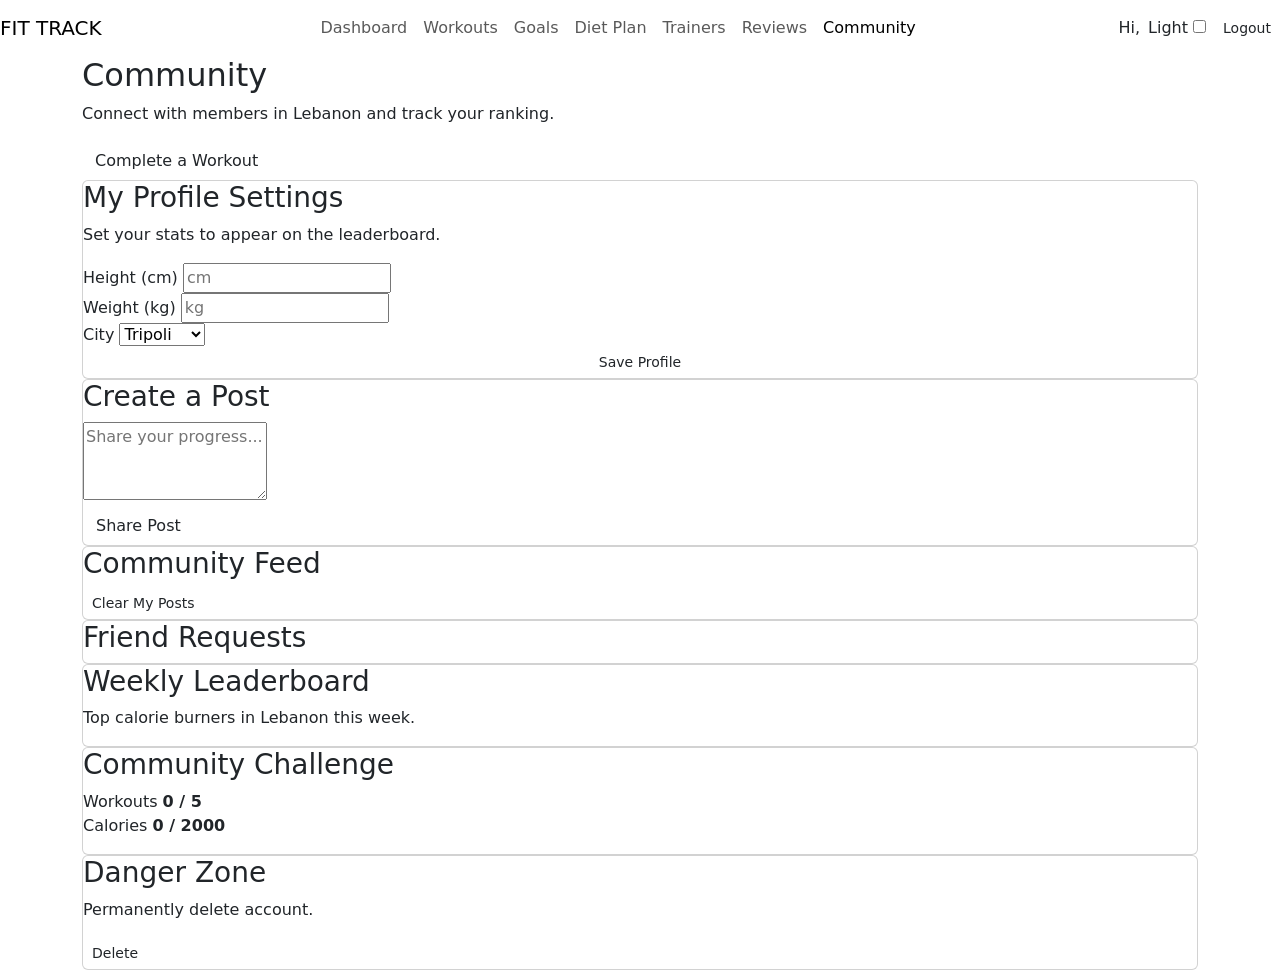
==== community.html @ 4420e1c7 "Add files via upload" ====
<!DOCTYPE html>
<html lang="en">
 <head>
  <meta charset="utf-8"/>
  <meta content="width=device-width, initial-scale=1.0" name="viewport"/>
  <title>
   FitTrack - Community
  </title>
  <link href="https://cdn.jsdelivr.net/npm/bootstrap@5.3.3/dist/css/bootstrap.min.css" rel="stylesheet"/>
  <link href="css/style.css" rel="stylesheet"/>
 </head>
 <body class="dark">
  <nav class="navbar navbar-expand-lg app-navbar">
   <a class="logo navbar-brand" href="dashboard.html">
    FIT
    <span>
     TRACK
    </span>
   </a>
   <button aria-controls="fitNav" aria-expanded="false" aria-label="Toggle navigation" class="navbar-toggler app-toggler" data-bs-target="#fitNav" data-bs-toggle="collapse" type="button">
    <span class="navbar-toggler-icon">
    </span>
   </button>
   <div class="collapse navbar-collapse" id="fitNav">
    <ul class="navbar-nav nav-links mx-auto mb-2 mb-lg-0">
     <li class="nav-item">
      <a class="nav-link" href="dashboard.html">
       Dashboard
      </a>
     </li>
     <li class="nav-item">
      <a class="nav-link" href="workouts.html">
       Workouts
      </a>
     </li>
     <li class="nav-item">
      <a class="nav-link" href="goals.html">
       Goals
      </a>
     </li>
     <li class="nav-item">
      <a class="nav-link" href="diet.html">
       Diet Plan
      </a>
     </li>
     <li class="nav-item">
      <a class="nav-link" href="trainers.html">
       Trainers
      </a>
     </li>
     <li class="nav-item">
      <a class="nav-link" href="reviews.html">
       Reviews
      </a>
     </li>
     <li class="nav-item">
      <a class="nav-link active" href="community.html">
       Community
      </a>
     </li>
    </ul>
    <div class="nav-right d-flex align-items-center gap-2 flex-wrap">
     <span class="nav-user d-none d-xl-inline">
      Hi,
      <strong id="navName">
      </strong>
     </span>
     <div class="toggle-wrap">
      <label>
       Light
      </label>
      <label class="switch">
       <input class="theme-checkbox" type="checkbox"/>
       <span class="slider">
       </span>
      </label>
     </div>
     <button class="btn btn-outline btn-sm" id="logoutBtn">
      Logout
     </button>
    </div>
   </div>
  </nav>
  <div class="container">
   <div class="community-hero">
    <div>
     <h2>
      Community
     </h2>
     <p>
      Connect with members in Lebanon and track your ranking.
     </p>
    </div>
    <a class="btn btn-red" href="workouts.html">
     Complete a Workout
    </a>
   </div>
   <div class="community-grid">
    <div>
     <div class="card community-card">
      <h3>
       My Profile Settings
      </h3>
      <p class="muted-text">
       Set your stats to appear on the leaderboard.
      </p>
      <div>
       <div class="form-group">
        <label>
         Height (cm)
        </label>
        <input id="profileHeight" placeholder="cm" type="number"/>
       </div>
       <div class="form-group">
        <label>
         Weight (kg)
        </label>
        <input id="profileWeight" placeholder="kg" type="number"/>
       </div>
       <div class="form-group">
        <label>
         City
        </label>
        <select id="profileCity">
         <option value="Tripoli">
          Tripoli
         </option>
         <option value="Beirut">
          Beirut
         </option>
         <option value="Sidon">
          Sidon
         </option>
         <option value="Zahle">
          Zahle
         </option>
         <option value="Zgharta">
          Zgharta
         </option>
         <option value="Jounieh">
          Jounieh
         </option>
        </select>
       </div>
      </div>
      <button class="btn btn-red btn-sm" onclick="updateProfile()">
       Save Profile
      </button>
     </div>
     <div class="card community-card">
      <h3>
       Create a Post
      </h3>
      <form id="postForm">
       <div class="form-group">
        <textarea id="postText" placeholder="Share your progress..." rows="3"></textarea>
        <div class="error-msg" id="postErr">
        </div>
       </div>
       <button class="btn btn-red" type="submit">
        Share Post
       </button>
      </form>
     </div>
     <div class="card community-card">
      <div>
       <h3>
        Community Feed
       </h3>
       <button class="btn btn-outline btn-sm" id="clearPostsBtn">
        Clear My Posts
       </button>
      </div>
      <div id="feedList">
      </div>
     </div>
    </div>
    <div>
     <div class="card community-card">
      <h3>
       Friend Requests
      </h3>
      <div id="requestList">
      </div>
     </div>
     <div class="card community-card">
      <h3>
       Weekly Leaderboard
      </h3>
      <p class="muted-text">
       Top calorie burners in Lebanon this week.
      </p>
      <div id="leaderboardList">
      </div>
     </div>
     <div class="card community-card">
      <h3>
       Community Challenge
      </h3>
      <div class="challenge-box">
       <div class="challenge-row">
        <span>
         Workouts
        </span>
        <strong id="challengeWorkouts">
         0 / 5
        </strong>
       </div>
       <div class="challenge-row">
        <span>
         Calories
        </span>
        <strong id="challengeCals">
         0 / 2000
        </strong>
       </div>
       <div class="prog-bar">
        <div class="prog-fill" id="challengeFill">
        </div>
       </div>
       <p class="muted-text" id="challengeText">
       </p>
      </div>
     </div>
     <div class="card community-card">
      <div>
       <div>
        <h3>
         Danger Zone
        </h3>
        <p>
         Permanently delete account.
        </p>
       </div>
       <button class="btn btn-outline btn-sm" onclick="deleteAccount()">
        Delete
       </button>
      </div>
     </div>
    </div>
   </div>
  </div>
  <div class="toast-wrap">
  </div>
  <script src="https://cdn.jsdelivr.net/npm/bootstrap@5.3.3/dist/js/bootstrap.bundle.min.js">
  </script>
  <script src="js/auth.js">
  </script>
  <script src="js/community.js">
  </script>
 </body>
</html>
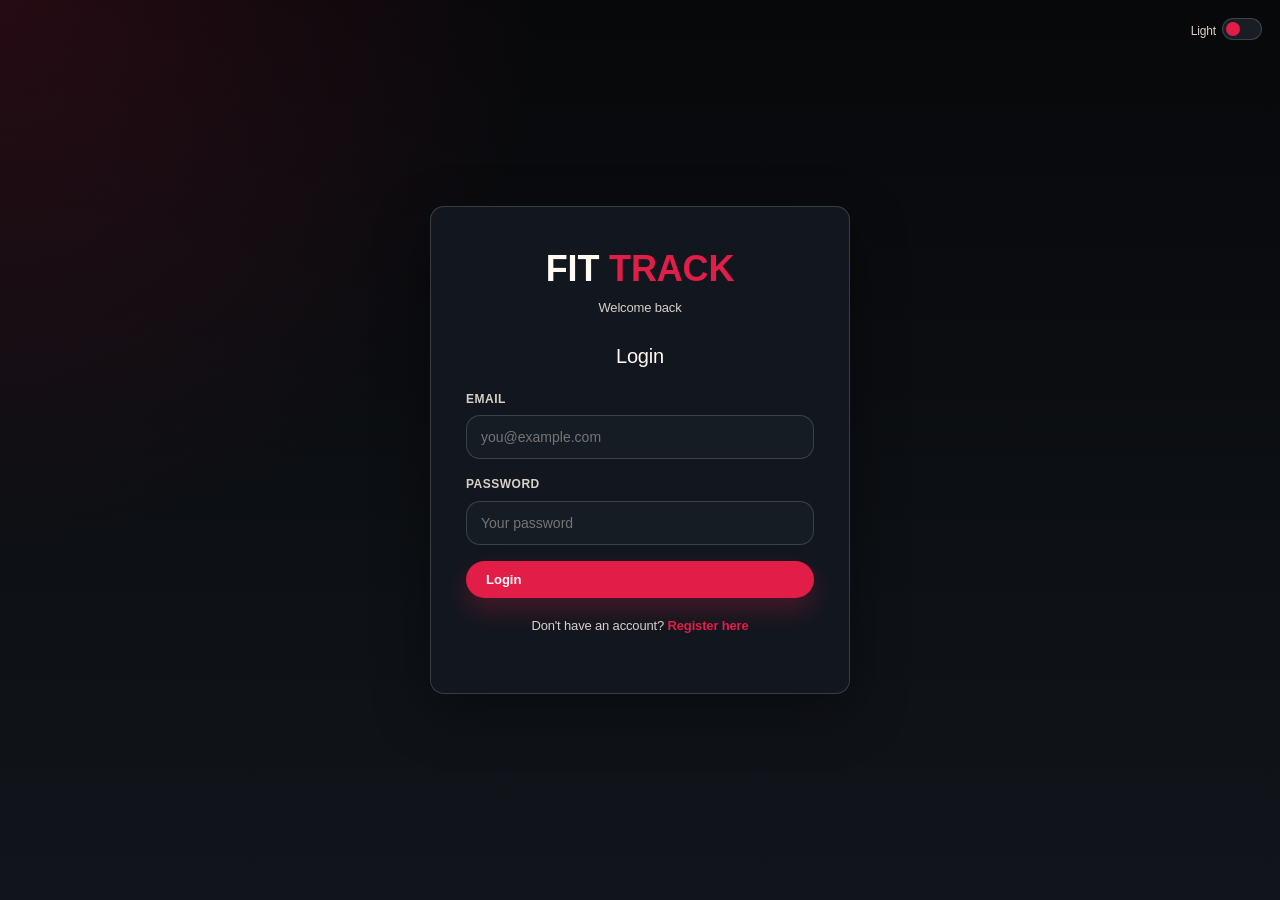
==== commit 3a8bb481: "Update community.html" ====
--- a/community.html
+++ b/community.html
@@ -7,7 +7,7 @@
    FitTrack - Community
   </title>
   <link href="https://cdn.jsdelivr.net/npm/bootstrap@5.3.3/dist/css/bootstrap.min.css" rel="stylesheet"/>
-  <link href="css/style.css" rel="stylesheet"/>
+  <link href="style.css" rel="stylesheet"/>
  </head>
  <body class="dark">
   <nav class="navbar navbar-expand-lg app-navbar">
@@ -244,9 +244,9 @@
   </div>
   <script src="https://cdn.jsdelivr.net/npm/bootstrap@5.3.3/dist/js/bootstrap.bundle.min.js">
   </script>
-  <script src="js/auth.js">
+  <script src="auth.js">
   </script>
-  <script src="js/community.js">
+  <script src="community.js">
   </script>
  </body>
 </html>
--- a/style.css
+++ b/style.css
@@ -0,0 +1,1819 @@
+@import url('https://fonts.googleapis.com/css2?family=Poppins:wght@300;400;500;600;700&display=swap');
+
+* {
+  margin: 0;
+  padding: 0;
+  box-sizing: border-box;
+}
+
+body {
+  font-family: 'Poppins', sans-serif;
+  background-color: var(--bg);
+  color: var(--text);
+  transition: background-color 0.3s, color 0.3s;
+}
+
+/* light mode colors */
+body.light {
+  --bg: white;
+  --bg2: whitesmoke;
+  --bg3: lightgray;
+  --text: black;
+  --text2: dimgray;
+  --border: gainsboro;
+  --card: white;
+  --nav: white;
+  --red: crimson;
+  --red2: firebrick;
+  --input-bg: white;
+  --shadow: 0 2px 10px rgba(0,0,0,0.08);
+}
+
+/* dark mode colors */
+body.dark {
+  --bg: black;
+  --bg2: #1a1a1a;
+  --bg3: #252525;
+  --text: whitesmoke;
+  --text2: gray;
+  --border: #2e2e2e;
+  --card: #1a1a1a;
+  --nav: #111111;
+  --red: crimson;
+  --red2: firebrick;
+  --input-bg: #1e1e1e;
+  --shadow: 0 2px 10px rgba(0,0,0,0.4);
+}
+/* navbar */
+.navbar {
+  background-color: var(--nav);
+  border-bottom: 1px solid var(--border);
+  padding: 0 30px;
+  height: 60px;
+  display: flex;
+  align-items: center;
+  justify-content: space-between;
+  position: sticky;
+  top: 0;
+  z-index: 99;
+}
+
+.navbar .logo {
+  font-size: 22px;
+  font-weight: 700;
+  color: var(--text);
+  text-decoration: none;
+}
+
+.navbar .logo span {
+  color: var(--red);
+}
+
+.navbar .nav-links {
+  display: flex;
+  gap: 5px;
+  list-style: none;
+}
+
+.navbar .nav-links a {
+  text-decoration: none;
+  color: var(--text2);
+  font-size: 14px;
+  padding: 6px 14px;
+  border-radius: 8px;
+  font-weight: 500;
+}
+
+.navbar .nav-links a:hover {
+  background-color: var(--bg2);
+  color: var(--text);
+}
+
+.navbar .nav-links a.active {
+  color: var(--red);
+  background-color: var(--bg2);
+}
+
+.navbar .nav-right {
+  display: flex;
+  align-items: center;
+  gap: 12px;
+}
+
+.navbar .nav-right span {
+  font-size: 13px;
+  color: var(--text2);
+}
+
+/* theme toggle switch */
+.toggle-wrap {
+  display: flex;
+  align-items: center;
+  gap: 6px;
+}
+
+.toggle-wrap label {
+  font-size: 12px;
+  color: var(--text2);
+}
+
+.switch {
+  position: relative;
+  width: 40px;
+  height: 22px;
+}
+
+.switch input {
+  opacity: 0;
+  width: 0;
+  height: 0;
+}
+
+.slider {
+  position: absolute;
+  cursor: pointer;
+  top: 0; left: 0; right: 0; bottom: 0;
+  background-color: var(--bg3);
+  border-radius: 22px;
+  transition: 0.3s;
+  border: 1px solid var(--border);
+}
+
+.slider:before {
+  position: absolute;
+  content: "";
+  height: 14px;
+  width: 14px;
+  left: 3px;
+  bottom: 3px;
+  background-color: var(--red);
+  border-radius: 50%;
+  transition: 0.3s;
+}
+
+input:checked + .slider:before {
+  transform: translateX(18px);
+}
+
+/* hamburger for mobile */
+.hamburger {
+  display: none;
+  flex-direction: column;
+  gap: 5px;
+  background: none;
+  border: none;
+  cursor: pointer;
+}
+
+.hamburger span {
+  width: 22px;
+  height: 2px;
+  background: var(--text);
+  display: block;
+  border-radius: 2px;
+}
+
+.mobile-menu {
+  display: none;
+  flex-direction: column;
+  background: var(--nav);
+  border-bottom: 1px solid var(--border);
+  padding: 10px 20px;
+}
+
+.mobile-menu a {
+  text-decoration: none;
+  color: var(--text2);
+  padding: 10px 0;
+  font-size: 14px;
+  border-bottom: 1px solid var(--border);
+  font-weight: 500;
+}
+
+.mobile-menu a.active { color: var(--red); }
+.mobile-menu.show { display: flex; }
+
+/* buttons */
+.btn {
+  padding: 9px 20px;
+  border-radius: 8px;
+  border: none;
+  font-family: 'Poppins', sans-serif;
+  font-size: 13px;
+  font-weight: 600;
+  cursor: pointer;
+  transition: all 0.2s;
+  display: inline-flex;
+  align-items: center;
+  gap: 5px;
+}
+
+.btn-red {
+  background-color: var(--red);
+  color: #fff;
+}
+
+.btn-red:hover {
+  background-color: var(--red2);
+  transform: translateY(-1px);
+}
+
+.btn-outline {
+  background: transparent;
+  color: var(--text);
+  border: 1px solid var(--border);
+}
+
+.btn-outline:hover {
+  background-color: var(--bg2);
+}
+
+.btn-delete {
+  background: transparent;
+  color: var(--red);
+  border: 1px solid var(--red);
+  padding: 6px 12px;
+  font-size: 12px;
+  border-radius: 6px;
+  font-family: 'Poppins', sans-serif;
+  font-weight: 600;
+  cursor: pointer;
+  transition: all 0.2s;
+}
+
+.btn-delete:hover {
+  background-color: var(--red);
+  color: #fff;
+}
+
+.btn-full { width: 100%; }
+.btn-sm { padding: 6px 14px; font-size: 12px; }
+
+/* page layout */
+.container {
+  max-width: 1100px;
+  margin: 0 auto;
+  padding: 30px 20px;
+}
+
+/* auth pages */
+.auth-wrapper {
+  min-height: 100vh;
+  display: flex;
+  align-items: center;
+  justify-content: center;
+  padding: 20px;
+}
+
+.auth-box {
+  background: var(--card);
+  border: 1px solid var(--border);
+  border-radius: 14px;
+  padding: 40px 35px;
+  width: 100%;
+  max-width: 420px;
+  box-shadow: var(--shadow);
+}
+
+.auth-box .logo-big {
+  text-align: center;
+  margin-bottom: 25px;
+}
+
+.auth-box .logo-big h1 {
+  font-size: 36px;
+  font-weight: 700;
+}
+
+.auth-box .logo-big h1 span { color: var(--red); }
+
+.auth-box .logo-big p {
+  color: var(--text2);
+  font-size: 13px;
+  margin-top: 4px;
+}
+
+.auth-box h2 {
+  font-size: 20px;
+  margin-bottom: 22px;
+  text-align: center;
+}
+
+.auth-box .bottom-link {
+  text-align: center;
+  margin-top: 18px;
+  font-size: 13px;
+  color: var(--text2);
+}
+
+.auth-box .bottom-link a {
+  color: var(--red);
+  font-weight: 600;
+  text-decoration: none;
+}
+
+.auth-theme-btn {
+  position: absolute;
+  top: 18px;
+  right: 18px;
+  display: flex;
+  align-items: center;
+  gap: 6px;
+}
+
+/* form inputs */
+.form-group {
+  margin-bottom: 16px;
+}
+
+.form-group label {
+  display: block;
+  font-size: 12px;
+  font-weight: 600;
+  text-transform: uppercase;
+  letter-spacing: 0.5px;
+  color: var(--text2);
+  margin-bottom: 6px;
+}
+
+.form-group input,
+.form-group select {
+  width: 100%;
+  padding: 10px 14px;
+  background: var(--input-bg);
+  border: 1.5px solid var(--border);
+  border-radius: 8px;
+  color: var(--text);
+  font-family: 'Poppins', sans-serif;
+  font-size: 14px;
+  outline: none;
+  transition: border-color 0.2s;
+}
+
+.form-group input:focus,
+.form-group select:focus {
+  border-color: var(--red);
+}
+
+.form-group select {
+  appearance: none;
+  cursor: pointer;
+}
+
+.error-msg {
+  font-size: 11px;
+  color: var(--red);
+  margin-top: 4px;
+  display: none;
+}
+
+.error-msg.show { display: block; }
+
+/* cards */
+.card {
+  background: var(--card);
+  border: 1px solid var(--border);
+  border-radius: 12px;
+  padding: 22px;
+  box-shadow: var(--shadow);
+  transition: border-color 0.2s;
+}
+
+.card:hover { border-color: var(--red); }
+
+/* dashboard stats */
+.stats-row {
+  display: grid;
+  grid-template-columns: repeat(4, 1fr);
+  gap: 15px;
+  margin-bottom: 25px;
+}
+
+.stat-box {
+  background: var(--card);
+  border: 1px solid var(--border);
+  border-radius: 12px;
+  padding: 20px;
+  box-shadow: var(--shadow);
+  border-left: 4px solid var(--red);
+}
+
+.stat-box .stat-num {
+  font-size: 32px;
+  font-weight: 700;
+  color: var(--text);
+  line-height: 1;
+  margin-bottom: 4px;
+}
+
+.stat-box .stat-label {
+  font-size: 11px;
+  font-weight: 600;
+  color: var(--text2);
+  text-transform: uppercase;
+  letter-spacing: 0.5px;
+}
+
+.stat-box .stat-icon {
+  font-size: 22px;
+  margin-bottom: 8px;
+}
+
+/* motivation banner */
+.motivation {
+  background: var(--red);
+  color: white;
+  border-radius: 12px;
+  padding: 16px 20px;
+  margin-bottom: 25px;
+  display: flex;
+  align-items: center;
+  gap: 12px;
+  font-size: 14px;
+  font-weight: 500;
+}
+
+.motivation .msg { font-weight: 500; }
+
+/* dashboard 2 col */
+.dash-grid {
+  display: grid;
+  grid-template-columns: 1.5fr 1fr;
+  gap: 20px;
+}
+
+/* bar chart */
+.chart-wrap {
+  margin-top: 15px;
+}
+
+.bars {
+  display: flex;
+  align-items: flex-end;
+  gap: 8px;
+  height: 140px;
+}
+
+.bar-item {
+  flex: 1;
+  display: flex;
+  flex-direction: column;
+  align-items: center;
+  height: 100%;
+  justify-content: flex-end;
+  gap: 5px;
+}
+
+.bar-fill {
+  width: 100%;
+  background: var(--red);
+  border-radius: 4px 4px 0 0;
+  min-height: 3px;
+  transition: height 0.8s ease;
+  position: relative;
+}
+
+.bar-fill:hover { opacity: 0.75; }
+
+.bar-day {
+  font-size: 11px;
+  color: var(--text2);
+  font-weight: 500;
+}
+
+/* progress bars */
+.progress-section { margin-top: 15px; }
+
+.progress-item { margin-bottom: 18px; }
+
+.progress-item .top {
+  display: flex;
+  justify-content: space-between;
+  font-size: 13px;
+  margin-bottom: 6px;
+}
+
+.progress-item .top .name { font-weight: 600; }
+.progress-item .top .val { color: var(--text2); }
+
+.prog-bar {
+  height: 10px;
+  background: var(--bg3);
+  border-radius: 99px;
+  overflow: hidden;
+}
+
+.prog-fill {
+  height: 100%;
+  background: var(--red);
+  border-radius: 99px;
+  width: 0%;
+  transition: width 1s ease;
+}
+
+/* recent workouts */
+.recent-item {
+  display: flex;
+  justify-content: space-between;
+  align-items: center;
+  padding: 10px 12px;
+  border-radius: 8px;
+  background: var(--bg2);
+  margin-bottom: 8px;
+}
+
+.recent-item .info .name { font-size: 13px; font-weight: 600; }
+.recent-item .info .meta { font-size: 11px; color: var(--text2); margin-top: 2px; }
+.recent-item .cal { font-size: 18px; font-weight: 700; color: var(--red); }
+
+/* workouts page */
+.workouts-bar {
+  display: flex;
+  justify-content: space-between;
+  align-items: center;
+  margin-bottom: 18px;
+  flex-wrap: wrap;
+  gap: 10px;
+}
+
+.filters {
+  background: var(--card);
+  border: 1px solid var(--border);
+  border-radius: 12px;
+  padding: 16px;
+  margin-bottom: 20px;
+  display: flex;
+  flex-wrap: wrap;
+  gap: 10px;
+  align-items: center;
+}
+
+.search-input {
+  flex: 1;
+  min-width: 180px;
+  padding: 9px 14px;
+  background: var(--input-bg);
+  border: 1.5px solid var(--border);
+  border-radius: 8px;
+  color: var(--text);
+  font-family: 'Poppins', sans-serif;
+  font-size: 13px;
+  outline: none;
+}
+
+.search-input:focus { border-color: var(--red); }
+
+.filters select {
+  padding: 9px 14px;
+  background: var(--input-bg);
+  border: 1.5px solid var(--border);
+  border-radius: 8px;
+  color: var(--text);
+  font-family: 'Poppins', sans-serif;
+  font-size: 13px;
+  outline: none;
+  cursor: pointer;
+  appearance: none;
+  min-width: 130px;
+}
+
+.filters select:focus { border-color: var(--red); }
+
+.filters input[type="date"] {
+  padding: 9px 14px;
+  background: var(--input-bg);
+  border: 1.5px solid var(--border);
+  border-radius: 8px;
+  color: var(--text);
+  font-family: 'Poppins', sans-serif;
+  font-size: 13px;
+  outline: none;
+  cursor: pointer;
+}
+
+.filters input[type="date"]:focus { border-color: var(--red); }
+
+/* workout cards */
+.cards-grid {
+  display: grid;
+  grid-template-columns: repeat(auto-fill, minmax(270px, 1fr));
+  gap: 15px;
+}
+
+.workout-card {
+  background: var(--card);
+  border: 1px solid var(--border);
+  border-radius: 12px;
+  padding: 18px;
+  box-shadow: var(--shadow);
+  transition: border-color 0.2s, transform 0.2s;
+}
+
+.workout-card:hover {
+  border-color: var(--red);
+  transform: translateY(-2px);
+}
+
+.workout-card .card-top {
+  display: flex;
+  justify-content: space-between;
+  align-items: flex-start;
+  margin-bottom: 14px;
+}
+
+.workout-card .w-name {
+  font-size: 16px;
+  font-weight: 700;
+}
+
+.badge {
+  font-size: 10px;
+  font-weight: 700;
+  padding: 3px 10px;
+  border-radius: 99px;
+  text-transform: uppercase;
+  letter-spacing: 0.5px;
+}
+
+.badge-Cardio   { background: rgba(239,68,68,0.15); color: #ef4444; }
+.badge-Strength { background: rgba(59,130,246,0.15); color: #3b82f6; }
+.badge-Yoga     { background: rgba(16,185,129,0.15); color: #10b981; }
+
+.workout-card .card-stats {
+  display: grid;
+  grid-template-columns: 1fr 1fr 1fr;
+  gap: 8px;
+  margin-bottom: 14px;
+}
+
+.workout-card .stat {
+  background: var(--bg2);
+  border-radius: 8px;
+  padding: 8px 5px;
+  text-align: center;
+}
+
+.workout-card .stat .num {
+  font-size: 18px;
+  font-weight: 700;
+  color: var(--red);
+  line-height: 1;
+}
+
+.workout-card .stat .lbl {
+  font-size: 9px;
+  color: var(--text2);
+  text-transform: uppercase;
+  letter-spacing: 0.5px;
+  margin-top: 2px;
+}
+
+.workout-card .card-bottom {
+  display: flex;
+  justify-content: space-between;
+  align-items: center;
+}
+
+.workout-card .w-date { font-size: 12px; color: var(--text2); }
+
+/* empty state */
+.empty {
+  text-align: center;
+  padding: 60px 20px;
+  color: var(--text2);
+  grid-column: 1 / -1;
+}
+
+.empty .empty-icon { font-size: 40px; margin-bottom: 10px; }
+.empty p { font-size: 14px; }
+
+/* modal */
+.overlay {
+  position: fixed;
+  inset: 0;
+  background: rgba(0,0,0,0.6);
+  z-index: 200;
+  display: flex;
+  align-items: center;
+  justify-content: center;
+  padding: 20px;
+  opacity: 0;
+  pointer-events: none;
+  transition: opacity 0.25s;
+}
+
+.overlay.show {
+  opacity: 1;
+  pointer-events: all;
+}
+
+.modal-box {
+  background: var(--card);
+  border: 1px solid var(--border);
+  border-radius: 14px;
+  padding: 28px;
+  width: 100%;
+  max-width: 460px;
+  max-height: 90vh;
+  overflow-y: auto;
+  transform: translateY(15px);
+  transition: transform 0.25s;
+}
+
+.overlay.show .modal-box { transform: translateY(0); }
+
+.modal-box .modal-top {
+  display: flex;
+  justify-content: space-between;
+  align-items: center;
+  margin-bottom: 22px;
+}
+
+.modal-box .modal-top h3 { font-size: 18px; }
+
+.close-btn {
+  background: none;
+  border: none;
+  font-size: 20px;
+  cursor: pointer;
+  color: var(--text2);
+  padding: 2px 8px;
+}
+
+.close-btn:hover { color: var(--red); }
+
+/* goals page */
+.goals-grid {
+  display: grid;
+  grid-template-columns: 1fr 1fr;
+  gap: 20px;
+}
+
+.goals-grid .card h3 {
+  font-size: 16px;
+  margin-bottom: 18px;
+}
+
+.num-control {
+  display: flex;
+  align-items: center;
+}
+
+.num-control button {
+  width: 38px;
+  height: 40px;
+  border: 1.5px solid var(--border);
+  background: var(--bg2);
+  color: var(--text);
+  font-size: 18px;
+  cursor: pointer;
+  transition: all 0.2s;
+}
+
+.num-control button:first-child { border-radius: 8px 0 0 8px; border-right: none; }
+.num-control button:last-child  { border-radius: 0 8px 8px 0; border-left: none; }
+.num-control button:hover { background: var(--red); color: #fff; border-color: var(--red); }
+
+.num-control input {
+  flex: 1;
+  padding: 10px;
+  border: 1.5px solid var(--border);
+  border-left: none;
+  border-right: none;
+  background: var(--input-bg);
+  color: var(--text);
+  font-family: 'Poppins', sans-serif;
+  font-size: 14px;
+  text-align: center;
+  outline: none;
+}
+
+.summary-table { margin-top: 10px; }
+
+.summary-table .row {
+  display: flex;
+  justify-content: space-between;
+  padding: 9px 0;
+  border-bottom: 1px solid var(--border);
+  font-size: 13px;
+}
+
+.summary-table .row:last-child { border-bottom: none; }
+.summary-table .row .key { color: var(--text2); }
+.summary-table .row .value { font-weight: 600; }
+
+/* toast */
+.toast-wrap {
+  position: fixed;
+  bottom: 20px;
+  right: 20px;
+  z-index: 999;
+  display: flex;
+  flex-direction: column;
+  gap: 8px;
+}
+
+.toast {
+  background: var(--card);
+  border: 1px solid var(--border);
+  border-left: 4px solid var(--red);
+  border-radius: 8px;
+  padding: 12px 16px;
+  font-size: 13px;
+  font-weight: 500;
+  color: var(--text);
+  box-shadow: var(--shadow);
+  max-width: 280px;
+  animation: slideup 0.3s ease;
+}
+
+.toast.green { border-left-color: #10b981; }
+
+@keyframes slideup {
+  from { opacity: 0; transform: translateY(10px); }
+  to   { opacity: 1; transform: translateY(0); }
+}
+
+/* responsive */
+@media (max-width: 768px) {
+  .navbar { padding: 0 15px; }
+  .navbar .nav-links { display: none; }
+  .hamburger { display: flex; }
+  .stats-row { grid-template-columns: 1fr 1fr; }
+  .dash-grid { grid-template-columns: 1fr; }
+  .goals-grid { grid-template-columns: 1fr; }
+  .container { padding: 20px 15px; }
+  .auth-box { padding: 28px 20px; }
+}
+
+@media (max-width: 480px) {
+  .stats-row { grid-template-columns: 1fr 1fr; }
+  .cards-grid { grid-template-columns: 1fr; }
+  .filters { flex-direction: column; }
+  .search-input { min-width: 100%; }
+}
+
+/* ─── Workout completion ─── */
+.badge-HIIT    { background: rgba(168,85,247,0.15); color: #a855f7; }
+.badge-Pilates { background: rgba(20,184,166,0.15); color: #14b8a6; }
+
+.workout-card.done {
+  border-color: #10b981;
+  background: linear-gradient(135deg, var(--card) 0%, rgba(16,185,129,0.04) 100%);
+}
+
+.done-badge {
+  display: inline-flex;
+  align-items: center;
+  gap: 5px;
+  font-size: 10px;
+  font-weight: 700;
+  padding: 3px 10px;
+  border-radius: 99px;
+  background: rgba(16,185,129,0.15);
+  color: #10b981;
+  text-transform: uppercase;
+  letter-spacing: 0.5px;
+}
+
+.btn-mark-done {
+  font-size: 11px;
+  font-weight: 600;
+  padding: 5px 12px;
+  border-radius: 6px;
+  border: 1.5px solid var(--border);
+  background: var(--bg2);
+  color: var(--text2);
+  cursor: pointer;
+  transition: all 0.2s;
+  letter-spacing: 0.3px;
+}
+
+.btn-mark-done:hover { border-color: #10b981; color: #10b981; background: rgba(16,185,129,0.08); }
+
+.btn-mark-done.active {
+  border-color: #10b981;
+  color: #10b981;
+  background: rgba(16,185,129,0.1);
+}
+
+.recent-item .done-tag {
+  font-size: 10px;
+  font-weight: 700;
+  padding: 2px 8px;
+  border-radius: 99px;
+  background: rgba(16,185,129,0.15);
+  color: #10b981;
+  text-transform: uppercase;
+  white-space: nowrap;
+}
+
+/* ─── Trainers page ─── */
+.trainers-header {
+  display: flex;
+  justify-content: space-between;
+  align-items: flex-end;
+  margin-bottom: 22px;
+  flex-wrap: wrap;
+  gap: 12px;
+}
+
+.trainers-filters {
+  display: flex;
+  gap: 10px;
+  flex-wrap: wrap;
+}
+
+.trainers-grid {
+  display: grid;
+  grid-template-columns: repeat(auto-fill, minmax(300px, 1fr));
+  gap: 18px;
+}
+
+.trainer-card {
+  background: var(--card);
+  border: 1px solid var(--border);
+  border-radius: 14px;
+  padding: 22px;
+  box-shadow: var(--shadow);
+  transition: border-color 0.2s, transform 0.2s;
+}
+
+.trainer-card:hover {
+  border-color: var(--red);
+  transform: translateY(-2px);
+}
+
+.trainer-card-top {
+  display: flex;
+  align-items: center;
+  gap: 14px;
+  margin-bottom: 14px;
+}
+
+.trainer-avatar {
+  width: 52px;
+  height: 52px;
+  border-radius: 50%;
+  background: var(--red);
+  display: flex;
+  align-items: center;
+  justify-content: center;
+  font-size: 18px;
+  font-weight: 700;
+  color: #fff;
+  flex-shrink: 0;
+}
+
+.trainer-avatar.teal  { background: #14b8a6; }
+.trainer-avatar.blue  { background: #3b82f6; }
+.trainer-avatar.purple{ background: #a855f7; }
+.trainer-avatar.green { background: #10b981; }
+
+.trainer-info .trainer-name {
+  font-size: 16px;
+  font-weight: 700;
+  margin-bottom: 3px;
+}
+
+.trainer-info .trainer-title {
+  font-size: 12px;
+  color: var(--text2);
+}
+
+.specialty-tags {
+  display: flex;
+  flex-wrap: wrap;
+  gap: 6px;
+  margin-bottom: 12px;
+}
+
+.spec-tag {
+  font-size: 10px;
+  font-weight: 600;
+  padding: 3px 10px;
+  border-radius: 99px;
+  background: var(--bg2);
+  color: var(--text2);
+  border: 1px solid var(--border);
+  text-transform: uppercase;
+  letter-spacing: 0.3px;
+}
+
+.trainer-bio {
+  font-size: 13px;
+  color: var(--text2);
+  line-height: 1.65;
+  margin-bottom: 16px;
+}
+
+.trainer-stats-row {
+  display: flex;
+  gap: 16px;
+  margin-bottom: 16px;
+}
+
+.trainer-stat {
+  display: flex;
+  flex-direction: column;
+  gap: 2px;
+}
+
+.trainer-stat .t-num {
+  font-size: 16px;
+  font-weight: 700;
+  color: var(--red);
+}
+
+.trainer-stat .t-lbl {
+  font-size: 10px;
+  color: var(--text2);
+  text-transform: uppercase;
+  letter-spacing: 0.3px;
+}
+
+.availability-dots {
+  display: flex;
+  gap: 5px;
+  align-items: center;
+  margin-bottom: 16px;
+  font-size: 12px;
+  color: var(--text2);
+}
+
+.avail-dot {
+  width: 8px;
+  height: 8px;
+  border-radius: 50%;
+  background: var(--bg3);
+}
+
+.avail-dot.active { background: #10b981; }
+
+/* ─── Diet page ─── */
+.diet-header {
+  display: flex;
+  justify-content: space-between;
+  align-items: flex-end;
+  margin-bottom: 22px;
+  flex-wrap: wrap;
+  gap: 12px;
+}
+
+.diet-grid {
+  display: grid;
+  grid-template-columns: 1fr 340px;
+  gap: 20px;
+}
+
+.meal-card {
+  background: var(--card);
+  border: 1px solid var(--border);
+  border-radius: 12px;
+  padding: 14px 16px;
+  display: flex;
+  align-items: center;
+  gap: 12px;
+  transition: border-color 0.2s;
+}
+
+.meal-card:hover { border-color: var(--red); }
+
+.meal-type-dot {
+  width: 10px;
+  height: 10px;
+  border-radius: 50%;
+  flex-shrink: 0;
+}
+
+.meal-type-dot.Breakfast { background: #f59e0b; }
+.meal-type-dot.Lunch     { background: #3b82f6; }
+.meal-type-dot.Dinner    { background: #a855f7; }
+.meal-type-dot.Snack     { background: #10b981; }
+
+.meal-name {
+  font-size: 14px;
+  font-weight: 600;
+  flex: 1;
+}
+
+.meal-meta {
+  font-size: 11px;
+  color: var(--text2);
+  margin-top: 2px;
+}
+
+.meal-cal {
+  font-size: 14px;
+  font-weight: 700;
+  color: var(--red);
+  white-space: nowrap;
+}
+
+.meal-del {
+  background: none;
+  border: none;
+  color: var(--text2);
+  cursor: pointer;
+  font-size: 15px;
+  padding: 2px 6px;
+  border-radius: 4px;
+  transition: color 0.2s;
+}
+
+.meal-del:hover { color: var(--red); }
+
+.day-section {
+  margin-bottom: 24px;
+}
+
+.day-section h4 {
+  font-size: 13px;
+  font-weight: 600;
+  color: var(--text2);
+  text-transform: uppercase;
+  letter-spacing: 0.5px;
+  margin-bottom: 10px;
+  padding-bottom: 6px;
+  border-bottom: 1px solid var(--border);
+}
+
+.day-section h4 span {
+  float: right;
+  color: var(--red);
+  font-size: 12px;
+}
+
+.day-section .meals-list {
+  display: flex;
+  flex-direction: column;
+  gap: 8px;
+}
+
+.diet-summary-box {
+  background: var(--bg2);
+  border-radius: 10px;
+  padding: 12px 16px;
+  margin-bottom: 12px;
+}
+
+.diet-summary-box .ds-row {
+  display: flex;
+  justify-content: space-between;
+  font-size: 13px;
+  padding: 5px 0;
+}
+
+.diet-summary-box .ds-row .ds-val {
+  font-weight: 600;
+  color: var(--red);
+}
+
+.type-legend {
+  display: flex;
+  flex-wrap: wrap;
+  gap: 10px;
+  margin-top: 14px;
+}
+
+.legend-item {
+  display: flex;
+  align-items: center;
+  gap: 6px;
+  font-size: 12px;
+  color: var(--text2);
+}
+
+.legend-dot {
+  width: 9px;
+  height: 9px;
+  border-radius: 50%;
+}
+
+@media (max-width: 900px) {
+  .diet-grid { grid-template-columns: 1fr; }
+}
+
+/* community page */
+.community-hero {
+  background: linear-gradient(135deg, var(--card), var(--bg2));
+  border: 1px solid var(--border);
+  border-radius: 16px;
+  padding: 24px;
+  margin-bottom: 22px;
+  display: flex;
+  justify-content: space-between;
+  gap: 18px;
+  align-items: center;
+  box-shadow: var(--shadow);
+}
+
+.community-hero h2 {
+  font-size: 24px;
+  margin-bottom: 6px;
+}
+
+.community-hero p,
+.muted-text {
+  color: var(--text2);
+  font-size: 13px;
+  line-height: 1.6;
+}
+
+.community-grid {
+  display: grid;
+  grid-template-columns: 1.4fr 0.9fr;
+  gap: 20px;
+}
+
+.community-card h3 {
+  font-size: 16px;
+  margin-bottom: 8px;
+}
+
+textarea {
+  width: 100%;
+  resize: vertical;
+  border: 1px solid var(--border);
+  border-radius: 8px;
+  background: var(--input-bg);
+  color: var(--text);
+  padding: 12px;
+  font-family: 'Poppins', sans-serif;
+  font-size: 13px;
+  outline: none;
+}
+
+textarea:focus {
+  border-color: var(--red);
+}
+
+.feed-post {
+  display: flex;
+  gap: 12px;
+  padding: 14px 0;
+  border-bottom: 1px solid var(--border);
+}
+
+.feed-post:last-child {
+  border-bottom: none;
+}
+
+.post-avatar {
+  width: 42px;
+  height: 42px;
+  border-radius: 50%;
+  background: var(--red);
+  color: #fff;
+  display: flex;
+  align-items: center;
+  justify-content: center;
+  font-weight: 700;
+  font-size: 13px;
+  flex-shrink: 0;
+}
+
+.post-body {
+  flex: 1;
+}
+
+.post-top {
+  display: flex;
+  justify-content: space-between;
+  gap: 10px;
+  margin-bottom: 6px;
+}
+
+.post-top strong {
+  font-size: 13px;
+}
+
+.post-top span {
+  font-size: 11px;
+  color: var(--text2);
+}
+
+.post-body p {
+  color: var(--text2);
+  font-size: 13px;
+  line-height: 1.6;
+}
+
+.post-delete {
+  margin-top: 8px;
+  border: none;
+  background: transparent;
+  color: var(--red);
+  font-size: 12px;
+  font-weight: 600;
+  cursor: pointer;
+}
+
+.leader-row {
+  display: flex;
+  justify-content: space-between;
+  align-items: center;
+  padding: 12px 0;
+  border-bottom: 1px solid var(--border);
+  gap: 12px;
+}
+
+.leader-row:last-child {
+  border-bottom: none;
+}
+
+.leader-row > div {
+  display: flex;
+  align-items: center;
+  gap: 9px;
+  flex-wrap: wrap;
+}
+
+.leader-row strong {
+  font-size: 13px;
+}
+
+.leader-row small {
+  color: var(--text2);
+  font-size: 11px;
+}
+
+.leader-row > span {
+  color: var(--red);
+  font-weight: 700;
+  font-size: 13px;
+}
+
+.rank {
+  width: 24px;
+  height: 24px;
+  border-radius: 50%;
+  background: var(--bg2);
+  color: var(--text);
+  display: inline-flex;
+  align-items: center;
+  justify-content: center;
+  font-size: 12px;
+  font-weight: 700;
+}
+
+.challenge-box {
+  margin-top: 12px;
+}
+
+.challenge-row {
+  display: flex;
+  justify-content: space-between;
+  gap: 10px;
+  padding: 7px 0;
+  font-size: 13px;
+  color: var(--text2);
+}
+
+.challenge-row strong {
+  color: var(--red);
+}
+
+@media (max-width: 900px) {
+  .community-grid { grid-template-columns: 1fr; }
+  .community-hero { flex-direction: column; align-items: flex-start; }
+}
+
+/* dashboard bottom finished exercises */
+.dashboard-bottom-list {
+  margin-top: 20px;
+}
+
+/* ready-made diet plans */
+.diet-shop-grid {
+  display: grid;
+  grid-template-columns: repeat(auto-fit, minmax(250px, 1fr));
+  gap: 18px;
+  margin-bottom: 22px;
+}
+
+.diet-plan-card {
+  background: var(--card);
+  border: 1px solid var(--border);
+  border-radius: 14px;
+  padding: 20px;
+  box-shadow: var(--shadow);
+  transition: border-color 0.2s, transform 0.2s;
+}
+
+.diet-plan-card:hover {
+  border-color: var(--red);
+  transform: translateY(-2px);
+}
+
+.diet-plan-card.active {
+  border-color: #10b981;
+  background: linear-gradient(135deg, var(--card) 0%, rgba(16,185,129,0.04) 100%);
+}
+
+.diet-plan-top {
+  display: flex;
+  justify-content: space-between;
+  align-items: flex-start;
+  gap: 12px;
+  margin-bottom: 12px;
+}
+
+.diet-plan-top h3 {
+  font-size: 16px;
+  margin-bottom: 3px;
+}
+
+.diet-plan-top p,
+.diet-desc {
+  color: var(--text2);
+  font-size: 12px;
+  line-height: 1.6;
+}
+
+.diet-price {
+  color: var(--red);
+  font-size: 22px;
+  font-weight: 700;
+  white-space: nowrap;
+}
+
+.diet-plan-stats {
+  display: grid;
+  grid-template-columns: 1fr 1fr;
+  gap: 10px;
+  margin: 14px 0;
+}
+
+.diet-plan-stats div {
+  background: var(--bg2);
+  border-radius: 10px;
+  padding: 10px;
+}
+
+.diet-plan-stats span,
+.purchased-plan-summary span {
+  display: block;
+  font-size: 10px;
+  color: var(--text2);
+  text-transform: uppercase;
+  letter-spacing: 0.4px;
+  margin-bottom: 3px;
+}
+
+.diet-plan-stats strong,
+.purchased-plan-summary strong {
+  font-size: 13px;
+  color: var(--text);
+}
+
+.included-title {
+  font-size: 12px;
+  font-weight: 700;
+  margin-bottom: 8px;
+}
+
+.plan-meals {
+  padding-left: 18px;
+  color: var(--text2);
+  font-size: 12px;
+  line-height: 1.8;
+  margin-bottom: 16px;
+}
+
+.selected-plan-card {
+  margin-top: 4px;
+}
+
+.purchased-plan-summary {
+  display: grid;
+  grid-template-columns: repeat(auto-fit, minmax(150px, 1fr));
+  gap: 10px;
+  margin-bottom: 14px;
+}
+
+.purchased-plan-summary div {
+  background: var(--bg2);
+  border-radius: 10px;
+  padding: 12px;
+}
+
+.purchased-meals {
+  display: flex;
+  flex-wrap: wrap;
+  gap: 8px;
+}
+
+.purchased-meals span {
+  background: var(--bg2);
+  border: 1px solid var(--border);
+  border-radius: 99px;
+  padding: 6px 12px;
+  font-size: 12px;
+  color: var(--text2);
+}
+
+/* ===== 2026 premium responsive refresh ===== */
+:root{--radius-lg:22px;--radius-md:16px;--ease:cubic-bezier(.2,.8,.2,1)}
+body.dark{--bg:#08090b;--bg2:#101216;--bg3:#191d24;--text:#f6f4ef;--text2:#aaa49a;--border:rgba(255,255,255,.1);--card:#11141a;--nav:rgba(8,9,11,.88);--red:#e11d48;--red2:#be123c;--input-bg:#141820;--shadow:0 18px 55px rgba(0,0,0,.38);--card-bg:#11141a}
+body.light{--bg:#fbfaf7;--bg2:#f1eee8;--bg3:#e5ded3;--text:#171512;--text2:#706a60;--border:rgba(23,21,18,.12);--card:#fffefa;--nav:rgba(255,254,250,.9);--red:#d81e45;--red2:#ac1434;--input-bg:#fff;--shadow:0 18px 45px rgba(38,29,18,.1);--card-bg:#fffefa}
+body{background:radial-gradient(circle at top left,rgba(225,29,72,.14),transparent 34rem),linear-gradient(180deg,var(--bg),var(--bg2));min-height:100vh;letter-spacing:-.01em}.container{max-width:1180px}.app-navbar{height:auto;min-height:70px;padding:12px clamp(18px,3vw,42px);backdrop-filter:blur(18px);box-shadow:0 10px 30px rgba(0,0,0,.08)}.navbar .logo{letter-spacing:.06em}.navbar .nav-links{gap:4px;align-items:center}.navbar .nav-links a,.navbar .nav-link{color:var(--text2)!important;border:1px solid transparent}.navbar .nav-links a:hover,.navbar .nav-link:hover,.navbar .nav-link.active{background:linear-gradient(180deg,var(--bg2),transparent);color:var(--text)!important;border-color:var(--border)}.navbar .nav-link.active{color:var(--red)!important}.app-toggler{border-color:var(--border);background:var(--bg2)}.app-toggler:focus{box-shadow:0 0 0 .15rem rgba(225,29,72,.25)}.card,.premium-card{background:linear-gradient(180deg,rgba(255,255,255,.035),transparent),var(--card);border:1px solid var(--border);box-shadow:var(--shadow);border-radius:var(--radius-lg)}.btn{border-radius:999px;transition:transform .2s var(--ease),box-shadow .2s var(--ease),background .2s}.btn:hover{transform:translateY(-2px)}.btn-red{box-shadow:0 12px 25px rgba(225,29,72,.25)}.btn-outline{border:1px solid var(--border)!important;color:var(--text)!important;background:rgba(255,255,255,.02)}.btn-outline:hover{border-color:var(--red)!important;color:var(--red)!important;background:rgba(225,29,72,.08)}input,select,textarea,.form-control,.form-select{background:var(--input-bg)!important;color:var(--text)!important;border:1px solid var(--border)!important;border-radius:14px!important;min-height:44px}textarea{resize:vertical}.form-control::placeholder,textarea::placeholder{color:var(--text2)}label{color:var(--text2);font-weight:600;font-size:12px;margin-bottom:6px}.page-hero{display:flex;justify-content:space-between;gap:24px;align-items:center;padding:clamp(24px,4vw,44px);border-radius:30px;background:linear-gradient(135deg,rgba(225,29,72,.18),rgba(255,255,255,.03) 40%,rgba(255,255,255,.015)),var(--card);border:1px solid var(--border);box-shadow:var(--shadow);overflow:hidden;position:relative}.page-hero:after{content:"";position:absolute;right:-70px;top:-70px;width:220px;height:220px;border-radius:50%;background:rgba(225,29,72,.16);filter:blur(3px)}.page-hero h1{font-size:clamp(28px,4vw,48px);line-height:1.05;margin:0 0 12px;max-width:720px}.hero-copy{color:var(--text2);max-width:700px;margin:0}.eyebrow{text-transform:uppercase;letter-spacing:.16em;font-size:12px;color:var(--red);font-weight:800;margin-bottom:10px}.eyebrow.mini{font-size:10px;margin-top:18px}.filter-panel{background:rgba(255,255,255,.03);border:1px solid var(--border);border-radius:22px;padding:18px}.trainers-grid,.cards-grid,.diet-shop-grid{display:grid;grid-template-columns:repeat(auto-fit,minmax(270px,1fr));gap:22px}.trainer-card{padding:22px;display:flex;flex-direction:column;gap:16px;min-height:100%}.trainer-card-top,.profile-head{display:flex;gap:14px;align-items:center}.trainer-avatar{width:54px;height:54px;border-radius:18px;display:grid;place-items:center;background:linear-gradient(135deg,var(--red),#fb7185);color:white;font-weight:800}.trainer-avatar.large{width:72px;height:72px;font-size:24px}.trainer-avatar.teal{background:linear-gradient(135deg,#0f766e,#2dd4bf)}.trainer-avatar.purple{background:linear-gradient(135deg,#7c3aed,#c084fc)}.trainer-avatar.blue{background:linear-gradient(135deg,#2563eb,#60a5fa)}.trainer-avatar.green{background:linear-gradient(135deg,#16a34a,#86efac)}.trainer-name{font-weight:800;font-size:17px}.trainer-title,.trainer-bio,.muted-text{color:var(--text2)}.trainer-bio{font-size:13px;line-height:1.65}.rating-line{display:flex;gap:7px;align-items:center;color:#fbbf24;font-size:12px;flex-wrap:wrap}.rating-line strong{color:var(--text)}.rating-line small{color:var(--text2)}.specialty-tags{display:flex;flex-wrap:wrap;gap:7px}.spec-tag,.pending-pill,.verified{padding:5px 10px;border-radius:999px;background:rgba(225,29,72,.11);color:var(--red);font-size:11px;font-weight:700;border:1px solid rgba(225,29,72,.18)}.spec-tag.soft{background:var(--bg2);color:var(--text2);border-color:var(--border)}.verified{background:rgba(16,185,129,.13);color:#10b981;border-color:rgba(16,185,129,.25)}.trainer-meta-grid{display:grid;grid-template-columns:1fr 1fr;gap:10px}.trainer-meta-grid div{padding:10px;border:1px solid var(--border);border-radius:14px;background:rgba(255,255,255,.025)}.trainer-meta-grid span{display:block;font-size:10px;text-transform:uppercase;color:var(--text2);letter-spacing:.08em}.trainer-meta-grid strong{font-size:12px}.availability-dots{display:flex;gap:6px;flex-wrap:wrap}.avail-pill{font-size:11px;padding:5px 9px;border-radius:999px;border:1px solid var(--border);color:var(--text2)}.avail-pill.active{background:rgba(16,185,129,.13);color:#10b981;border-color:rgba(16,185,129,.25)}.trainer-actions,.diet-actions,.modal-actions{display:flex;gap:8px;flex-wrap:wrap;margin-top:auto}.overlay{position:fixed;inset:0;background:rgba(0,0,0,.65);display:none;align-items:center;justify-content:center;padding:18px;z-index:999}.overlay.show{display:flex}.modal-premium{max-width:620px;width:min(620px,100%);max-height:88vh;overflow:auto}.modal-box{background:var(--card);border:1px solid var(--border);border-radius:24px;padding:24px;box-shadow:var(--shadow)}.modal-top{display:flex;justify-content:space-between;gap:14px;align-items:center;margin-bottom:18px}.close-btn{background:var(--bg2);border:1px solid var(--border);color:var(--text);width:34px;height:34px;border-radius:50%}.review-summary-grid{display:grid;grid-template-columns:260px 1fr 260px;gap:18px}.rating-card,.distribution-card,.mini-proof{background:var(--card);border:1px solid var(--border);border-radius:22px;padding:22px;box-shadow:var(--shadow)}.rating-number{font-size:52px;font-weight:900;line-height:1}.stars,.review-stars{color:#fbbf24;letter-spacing:1px}.dist-row{display:grid;grid-template-columns:40px 1fr 28px;gap:10px;align-items:center;margin:8px 0}.dist-bar{height:9px;background:var(--bg2);border-radius:999px;overflow:hidden}.dist-fill{display:block;height:100%;background:linear-gradient(90deg,var(--red),#fb7185);border-radius:inherit}.mini-proof strong{display:block;font-size:42px;color:var(--red)}.reviews-list{display:grid;grid-template-columns:repeat(auto-fit,minmax(280px,1fr));gap:18px}.review-card{padding:22px}.review-top,.review-foot{display:flex;justify-content:space-between;gap:12px;align-items:center}.reviewer{font-weight:800}.review-date{font-size:12px;color:var(--text2)}.review-card h3{font-size:17px;margin:14px 0 8px}.review-card p{color:var(--text2);font-size:13px;line-height:1.65}.support-stack{display:grid;gap:14px}.support-card,.faq-item{padding:20px;border-radius:20px;border:1px solid var(--border);background:var(--card);box-shadow:var(--shadow)}.support-card span{color:var(--red);font-size:12px;font-weight:800;text-transform:uppercase;letter-spacing:.1em}.support-card strong{display:block;font-size:20px;margin:5px 0}.support-card p,.faq-item p{color:var(--text2);margin:0}.support-card.accent{background:linear-gradient(135deg,rgba(225,29,72,.18),var(--card))}.support-card a{color:var(--red);font-weight:700;text-decoration:none}.faq-block{padding:24px;border:1px solid var(--border);border-radius:24px;background:rgba(255,255,255,.025)}.is-hidden{display:none!important}.diet-actions .btn{flex:1;justify-content:center}.diet-detail-box{margin-top:24px;padding:24px}.detail-head{display:flex;justify-content:space-between;gap:16px;align-items:flex-start}.tracker-list{display:grid;gap:10px;margin-top:14px}.tracker-step{display:flex;align-items:center;gap:12px;padding:12px;border:1px solid var(--border);border-radius:14px;background:var(--bg2);color:var(--text)}.tracker-step input{min-height:auto;width:18px;height:18px;accent-color:var(--red)}.request-row,.leader-row,.feed-post,.recent-actions,.workout-actions{display:flex;align-items:center;gap:12px}.request-row,.leader-row{justify-content:space-between;margin-bottom:12px;padding:10px;border-bottom:1px solid var(--border)}.feed-post{margin-bottom:15px;background:var(--card-bg);padding:14px;border-radius:16px;border:1px solid var(--border)}.feed-avatar{min-width:42px;height:42px;background:var(--red);color:#fff;border-radius:50%;display:grid;place-items:center;font-weight:800}.feed-body{flex:1}.feed-head{display:flex;justify-content:space-between;font-size:12px}.feed-text{font-size:13px;margin-top:5px;line-height:1.5}.leader-meta{display:block;font-size:11px;color:var(--text2);margin-top:2px}.leader-score{text-align:right}.leader-calories{font-weight:800;margin-bottom:4px;color:var(--red)}.badge-green{background:#10b981!important;color:white!important}.empty-copy,.empty-state{text-align:center;padding:24px;color:var(--text2);font-size:13px}.tiny-muted{font-size:10px;color:var(--text2);font-weight:500;margin-top:2px}.recent-actions,.workout-actions{gap:8px}.small-copy{font-size:12px}.no-margin{margin:0}.auth-theme-btn span{font-size:12px;color:var(--text2)}
+@media (max-width:991px){.navbar .nav-links{align-items:stretch}.nav-right{padding:10px 0}.page-hero{align-items:flex-start;flex-direction:column}.review-summary-grid{grid-template-columns:1fr}.trainers-grid,.cards-grid,.diet-shop-grid,.reviews-list{grid-template-columns:1fr}.trainer-meta-grid{grid-template-columns:1fr 1fr}.community-grid,.dash-grid{grid-template-columns:1fr!important}.stats-row{grid-template-columns:repeat(2,1fr)!important}.filter-panel{padding:14px}}
+@media (max-width:575px){.container{padding-left:14px!important;padding-right:14px!important}.page-hero{border-radius:22px;padding:22px}.page-hero h1{font-size:28px}.trainer-actions .btn,.diet-actions .btn,.modal-actions .btn{width:100%;justify-content:center}.trainer-meta-grid{grid-template-columns:1fr}.stats-row{grid-template-columns:1fr!important}.modal-box{padding:18px}.review-top,.review-foot,.detail-head{flex-direction:column;align-items:flex-start}.navbar{padding-left:14px;padding-right:14px}}
+
+
+/* ===== final presentation fixes: readability, spacing, mobile stability ===== */
+body.dark{
+  --text:#fffaf2;
+  --text2:#d7d0c7;
+  --border:rgba(255,255,255,.16);
+  --bg:#07080a;
+  --bg2:#11151b;
+  --card:#12171f;
+  --input-bg:#161c24;
+}
+body.light{
+  --text:#17120f;
+  --text2:#514b44;
+  --border:rgba(23,18,15,.18);
+}
+body{font-size:16px;overflow-x:hidden;line-height:1.6;}
+p,.muted-text,.hero-copy,.trainer-bio,.diet-desc,.plan-meals,.support-card p,.faq-item p,.review-card p,.meal-meta,.leader-meta,.feed-text{color:var(--text2)!important;}
+h1,h2,h3,h4,h5,h6,strong,.value,.trainer-name,.meal-name{color:var(--text)!important;}
+.container{width:min(100% - 28px,1180px);padding-top:26px;padding-bottom:42px;}
+.app-navbar{width:100%;max-width:100vw;display:flex;flex-wrap:wrap;align-items:center;gap:10px;}
+.navbar .logo{flex:0 0 auto;white-space:nowrap;}
+.navbar-collapse{min-width:0;}
+.navbar .nav-links{min-width:0;}
+.navbar .nav-link{white-space:nowrap;}
+.navbar .nav-right{min-width:0;}
+@media (max-width:991px){
+  .app-navbar{padding:10px 14px;align-items:center;}
+  .navbar-collapse{width:100%;max-height:calc(100vh - 78px);overflow-y:auto;background:var(--nav);border:1px solid var(--border);border-radius:18px;margin-top:10px;padding:12px;box-shadow:var(--shadow);}
+  .navbar .nav-links{display:flex;flex-direction:column;gap:7px;width:100%;}
+  .navbar .nav-link{padding:11px 12px!important;border-radius:12px;}
+  .navbar .nav-right{width:100%;justify-content:space-between;border-top:1px solid var(--border);padding-top:12px;margin-top:8px;}
+}
+@media (max-width:380px){
+  .navbar .logo{font-size:18px;letter-spacing:.03em;}
+  .app-toggler{padding:5px 8px;}
+  .btn{padding:8px 14px;font-size:12px;}
+  .toggle-wrap label:first-child{display:none;}
+  .container{width:min(100% - 20px,1180px);}
+}
+
+/* Community fixes */
+.community-grid{align-items:start;}
+.community-card{margin-bottom:18px;}
+.feed-head strong{font-size:13px;color:var(--text)!important;}
+.feed-head span{font-size:11px;color:var(--text2)!important;}
+.feed-text{font-size:14px;line-height:1.65;margin-bottom:0;word-break:break-word;}
+.leader-row{border:1px solid var(--border);border-radius:16px;background:rgba(255,255,255,.025);margin-bottom:10px;padding:13px;}
+.leader-row > div:first-child{align-items:flex-start;flex-direction:column;gap:2px;}
+.leader-score{margin-left:auto;min-width:90px;}
+.request-row{border:1px solid var(--border);border-radius:14px;background:rgba(255,255,255,.025);}
+
+/* Goals fixes */
+.goals-grid{gap:28px;align-items:start;}
+.goals-grid > div{display:flex;flex-direction:column;gap:18px;}
+.goals-grid .card{padding:24px;}
+.goal-progress-head{display:flex;justify-content:space-between;gap:14px;align-items:center;margin:16px 0 8px;font-size:14px;color:var(--text2);}
+.goal-progress-head span:last-child{color:var(--text);font-weight:700;text-align:right;}
+#calStatus,#workoutStatus,.tips-copy{color:var(--text2);font-size:14px;line-height:1.7;margin-top:10px;}
+.weekly-card{margin-top:0;}
+.weekly-grid{display:grid;grid-template-columns:repeat(7,1fr);gap:12px;margin-top:14px;}
+.week-day{border:1px solid var(--border);border-radius:18px;background:linear-gradient(180deg,rgba(255,255,255,.04),rgba(255,255,255,.015));padding:14px 8px;text-align:center;min-height:98px;display:flex;flex-direction:column;justify-content:center;gap:4px;}
+.week-day .day-name{font-size:12px;text-transform:uppercase;letter-spacing:.08em;color:var(--text2);font-weight:800;}
+.week-day .day-workouts{font-size:22px;color:var(--red);font-weight:900;line-height:1;}
+.week-day .day-calories{font-size:12px;color:var(--text2);}
+.week-day.active{border-color:rgba(225,29,72,.48);background:linear-gradient(180deg,rgba(225,29,72,.16),rgba(255,255,255,.02));}
+.summary-table .row{padding:12px 0;font-size:14px;gap:12px;}
+@media(max-width:700px){.weekly-grid{grid-template-columns:repeat(2,1fr);}.week-day:last-child{grid-column:1/-1;}.goals-grid .card{padding:20px;}}
+@media(max-width:420px){.weekly-grid{grid-template-columns:1fr;}.goal-progress-head{flex-direction:column;align-items:flex-start;}.goal-progress-head span:last-child{text-align:left;}}
+
+/* Diet extra tools */
+.diet-tool-grid{display:grid;grid-template-columns:1fr 1fr;gap:18px;margin:24px 0;}
+.diet-tool-card{padding:24px;}
+.macro-row{display:grid;grid-template-columns:repeat(3,1fr);gap:12px;margin-top:14px;}
+.macro-pill{padding:14px;border:1px solid var(--border);border-radius:16px;background:var(--bg2);text-align:center;}
+.macro-pill span{display:block;font-size:11px;color:var(--text2);text-transform:uppercase;letter-spacing:.08em;font-weight:800;}
+.macro-pill strong{display:block;font-size:20px;color:var(--red)!important;margin-top:2px;}
+.recommend-box{margin-top:14px;padding:16px;border-radius:18px;border:1px solid var(--border);background:linear-gradient(135deg,rgba(225,29,72,.12),rgba(255,255,255,.02));}
+.schedule-grid{display:grid;grid-template-columns:repeat(auto-fit,minmax(170px,1fr));gap:12px;margin-top:16px;}
+.schedule-day{border:1px solid var(--border);border-radius:16px;background:var(--bg2);padding:14px;}
+.schedule-day strong{display:block;margin-bottom:8px;color:var(--red)!important;}
+.schedule-day ul{margin:0;padding-left:18px;color:var(--text2);font-size:13px;line-height:1.7;}
+@media(max-width:800px){.diet-tool-grid{grid-template-columns:1fr;}.macro-row{grid-template-columns:1fr;}}
+
+
+/* Final presentation fixes */
+.dashboard-bottom-list,
+.dashboard-bottom-list h3,
+.dashboard-bottom-list p,
+.dashboard-bottom-list .name,
+.dashboard-bottom-list .meta,
+.dashboard-bottom-list .cal,
+.dashboard-bottom-list .tiny-muted,
+.dashboard-bottom-list .empty-copy,
+.dashboard-bottom-list .done-tag,
+.dashboard-bottom-list .recent-item,
+.dashboard-bottom-list .recent-item * {
+  color: var(--text) !important;
+}
+
+.dashboard-bottom-list .recent-item {
+  background: rgba(255, 255, 255, 0.055);
+  border-color: rgba(255, 255, 255, 0.14);
+}
+
+.dash-grid .card:nth-child(2) h3,
+.dash-grid .card:nth-child(2) .progress-item,
+.dash-grid .card:nth-child(2) .progress-item .top,
+.dash-grid .card:nth-child(2) .progress-item .name,
+.dash-grid .card:nth-child(2) .progress-item .val {
+  color: var(--text) !important;
+}
+
+.progress-item .top .val,
+.progress-item .top .name {
+  color: var(--text) !important;
+}
+
+#calLabel,
+#workoutLabel {
+  color: var(--text) !important;
+}
+
+.weekly-grid,
+#weeklyGrid {
+  gap: 14px !important;
+}
+
+.week-day {
+  min-width: 92px;
+  padding: 16px 12px !important;
+  line-height: 1.35;
+}
+
+.week-day .day-name,
+.week-day .day-workouts,
+.week-day .day-calories {
+  display: block;
+  color: var(--text) !important;
+}
+
+.week-day .day-workouts {
+  margin: 8px 0 5px;
+  font-size: 24px;
+}
+
+@media (max-width: 575.98px) {
+  body {
+    overflow-x: hidden;
+  }
+
+  .app-navbar {
+    padding: 10px 14px !important;
+  }
+
+  .navbar .logo {
+    font-size: 18px !important;
+    max-width: 145px;
+    overflow: hidden;
+    white-space: nowrap;
+  }
+
+  .navbar-collapse {
+    width: 100%;
+  }
+
+  .nav-right {
+    width: 100%;
+    justify-content: flex-start !important;
+  }
+
+  .container,
+  main.container {
+    width: 100% !important;
+    max-width: 100% !important;
+    padding-left: 14px !important;
+    padding-right: 14px !important;
+  }
+
+  .page-hero,
+  .hero,
+  .card,
+  .premium-card {
+    max-width: 100%;
+  }
+
+  .stats-row,
+  .dash-grid,
+  .goals-grid,
+  .weekly-grid,
+  #weeklyGrid,
+  .review-summary-grid,
+  .trainers-grid,
+  .cards-grid {
+    grid-template-columns: 1fr !important;
+  }
+
+  .week-day {
+    min-width: 0;
+  }
+}
+
+
+/* Theme contrast audit fix: light mode must never keep dark-theme white text */
+body.light,
+body.light main,
+body.light section,
+body.light article,
+body.light .card,
+body.light .premium-card,
+body.light .modal-box,
+body.light .page-hero,
+body.light .filter-panel,
+body.light .dashboard-bottom-list,
+body.light .recent-item,
+body.light .progress-item,
+body.light .week-day,
+body.light .feed-post,
+body.light .leader-row,
+body.light .request-row,
+body.light .review-card,
+body.light .trainer-card,
+body.light .meal-card,
+body.light .diet-detail-box,
+body.light .tracker-step,
+body.light .schedule-day {
+  color: #111827 !important;
+}
+
+body.light h1,
+body.light h2,
+body.light h3,
+body.light h4,
+body.light h5,
+body.light h6,
+body.light strong,
+body.light .value,
+body.light .name,
+body.light .trainer-name,
+body.light .meal-name,
+body.light .reviewer,
+body.light .progress-item .top .name,
+body.light .progress-item .top .val,
+body.light #calLabel,
+body.light #workoutLabel,
+body.light .week-day .day-name,
+body.light .week-day .day-workouts,
+body.light .week-day .day-calories,
+body.light .dashboard-bottom-list *,
+body.light .recent-item * {
+  color: #111827 !important;
+}
+
+body.light p,
+body.light small,
+body.light label,
+body.light .meta,
+body.light .tiny-muted,
+body.light .muted-text,
+body.light .hero-copy,
+body.light .feed-text,
+body.light .leader-meta,
+body.light .meal-meta,
+body.light .empty-copy,
+body.light .empty-state,
+body.light .trainer-title,
+body.light .trainer-bio,
+body.light .review-date,
+body.light .review-card p,
+body.light .diet-desc,
+body.light .tips-copy,
+body.light #calStatus,
+body.light #workoutStatus {
+  color: #374151 !important;
+}
+
+body.light .btn-red,
+body.light .btn-red *,
+body.light .feed-avatar,
+body.light .post-avatar,
+body.light .trainer-avatar,
+body.light .badge-green,
+body.light .motivation,
+body.light .motivation * {
+  color: #ffffff !important;
+}
+
+body.light .btn-outline,
+body.light .btn-outline * {
+  color: #111827 !important;
+}
+
+body.light .btn-outline:hover,
+body.light .btn-outline:hover * {
+  color: var(--red) !important;
+}
